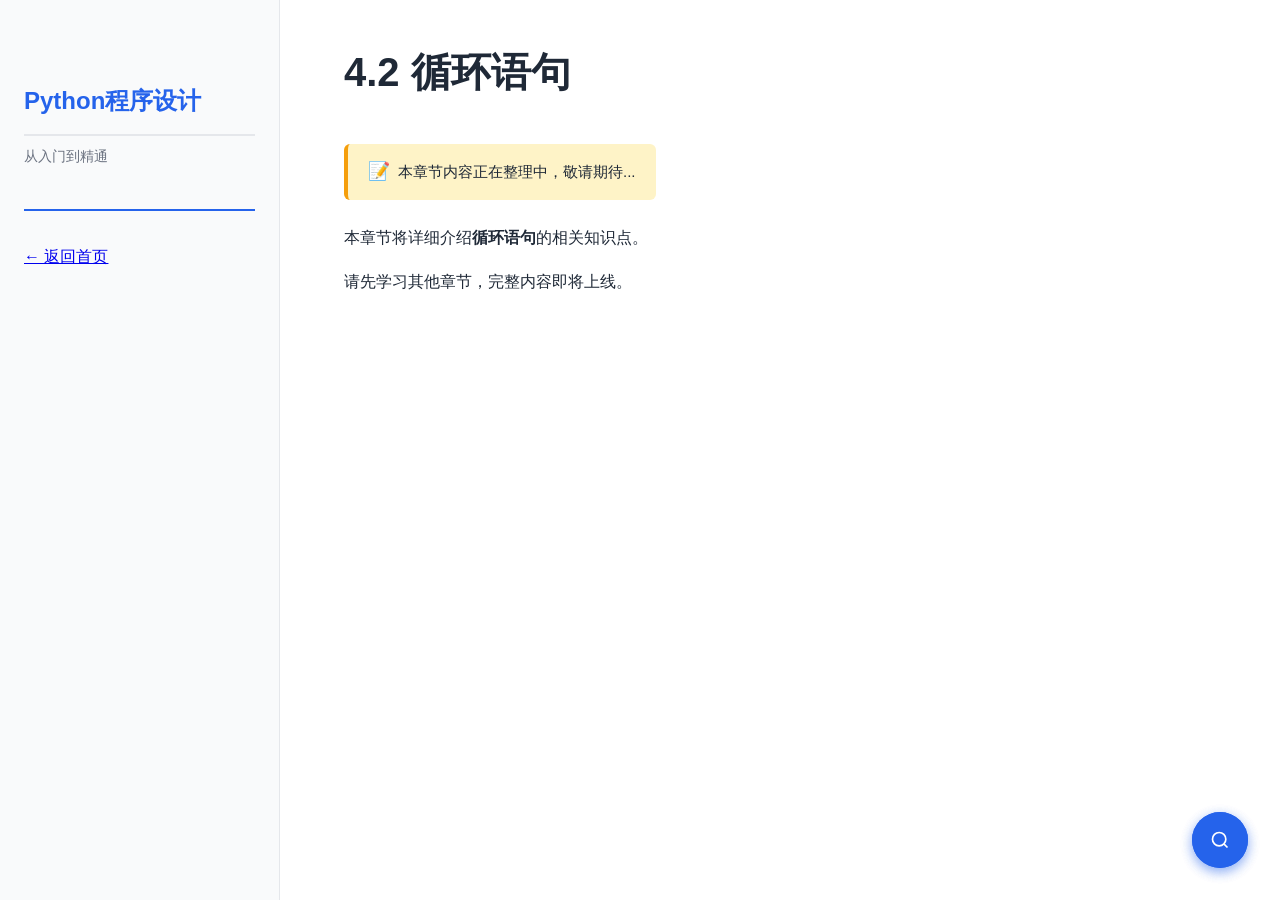
==== loops.html @ 9d747428 "Initial commit: Python学习教程网站 - 添加完整的课程结构和导航 - 实现阅读进度条和返回顶部功能 - 添加平滑滚动阻尼效果 - 实现全文搜索功能 - 创建14个章节页面（部分为" ====
<!DOCTYPE html>
<html lang="zh-CN">
<head>
    <meta charset="UTF-8">
    <meta name="viewport" content="width=device-width, initial-scale=1.0">
    <title>循环语句 | Python程序设计</title>
    <meta name="description" content="学习Python程序设计 - 循环语句">
    <link rel="stylesheet" href="css/main.css">
    <link rel="stylesheet" href="css/prism.css">
    <link rel="icon" href="favicon.ico">
</head>
<body>
    <div class="container">
        <aside class="sidebar">
            <div class="sidebar-header">
                <h2>Python程序设计</h2>
                <p class="subtitle">从入门到精通</p>
            </div>
            <nav class="sidebar-nav">
                <a href="index.html" class="back-to-home">← 返回首页</a>
            </nav>
        </aside>

        <main class="main-content">
            <div class="content-wrapper">
                <h1>4.2 循环语句</h1>
                <div class="priority-badge">
                    <span class="star">📝</span>
                    <span class="text">本章节内容正在整理中，敬请期待...</span>
                </div>
                <section class="section">
                    <p>本章节将详细介绍<strong>循环语句</strong>的相关知识点。</p>
                    <p>请先学习其他章节，完整内容即将上线。</p>
                </section>
            </div>
        </main>
    </div>

    <script src="js/prism.js"></script>
    <script src="js/smooth-scroll.js"></script>
    <script src="js/search.js"></script>
    <script src="js/scroll-progress.js"></script>
</body>
</html>
---- css/main.css ----
/* 全局样式 */
* {
    margin: 0;
    padding: 0;
    box-sizing: border-box;
}

:root {
    --primary-color: #2563eb;
    --secondary-color: #1e40af;
    --text-color: #1f2937;
    --text-light: #6b7280;
    --bg-color: #ffffff;
    --bg-secondary: #f9fafb;
    --border-color: #e5e7eb;
    --code-bg: #1e293b;
    --sidebar-width: 280px;
}

body {
    font-family: -apple-system, BlinkMacSystemFont, "Segoe UI", Roboto, "Helvetica Neue", Arial, "Noto Sans", sans-serif;
    font-size: 16px;
    line-height: 1.75;
    color: var(--text-color);
    background: var(--bg-color);
}

/* 容器布局 */
.container {
    display: flex;
    min-height: 100vh;
}

/* 侧边栏 */
.sidebar {
    width: var(--sidebar-width);
    background: var(--bg-secondary);
    border-right: 1px solid var(--border-color);
    padding: 2rem 1.5rem;
    position: fixed;
    height: 100vh;
    overflow-y: auto;
    left: 0;
    top: 0;
}

.sidebar-header {
    margin-bottom: 2rem;
    padding-bottom: 1.5rem;
    border-bottom: 2px solid var(--primary-color);
}

.sidebar-header h2 {
    font-size: 1.5rem;
    color: var(--primary-color);
    margin-bottom: 0.5rem;
}

.subtitle {
    font-size: 0.875rem;
    color: var(--text-light);
}

.sidebar-nav {
    display: flex;
    flex-direction: column;
    gap: 1.5rem;
}

.nav-section h3 {
    font-size: 0.75rem;
    text-transform: uppercase;
    letter-spacing: 0.05em;
    color: var(--text-light);
    margin-bottom: 0.75rem;
    font-weight: 600;
}

.nav-section ul {
    list-style: none;
}

.nav-section li {
    margin-bottom: 0.5rem;
}

.nav-section a {
    display: block;
    color: var(--text-color);
    text-decoration: none;
    padding: 0.5rem 0.75rem;
    border-radius: 0.375rem;
    transition: all 0.2s;
    font-size: 0.9375rem;
}

.nav-section a.active {
    background: var(--primary-color);
    color: white;
    font-weight: 600;
}

.nav-section a:hover {
    background: var(--primary-color);
    color: white;
    transform: translateX(4px);
}

/* 主内容区 */
.main-content {
    flex: 1;
    margin-left: var(--sidebar-width);
    padding: 3rem 4rem;
    max-width: 1200px;
}

.content-wrapper {
    max-width: 800px;
}

/* 标题 */
h1 {
    font-size: 2.5rem;
    font-weight: 700;
    margin-bottom: 1.5rem;
    color: var(--text-color);
    line-height: 1.2;
}

h2 {
    font-size: 1.875rem;
    font-weight: 600;
    margin-top: 3rem;
    margin-bottom: 1.5rem;
    padding-bottom: 0.75rem;
    border-bottom: 2px solid var(--border-color);
}

h3 {
    font-size: 1.5rem;
    font-weight: 600;
    margin-top: 2rem;
    margin-bottom: 1rem;
}

h4 {
    font-size: 1.125rem;
    font-weight: 600;
    margin-top: 1.5rem;
    margin-bottom: 0.75rem;
}

/* 段落 */
p {
    margin-bottom: 1rem;
}

.lead {
    font-size: 1.125rem;
    color: var(--text-light);
    line-height: 1.8;
}

/* 重点标记 */
.priority-badge {
    display: inline-flex;
    align-items: center;
    gap: 0.5rem;
    padding: 0.75rem 1.25rem;
    background: #fef3c7;
    border-left: 4px solid #f59e0b;
    border-radius: 0.375rem;
    margin: 1.5rem 0;
    font-size: 0.9375rem;
}

.star {
    font-size: 1.125rem;
}

/* 列表 */
ul, ol {
    margin-bottom: 1.5rem;
    padding-left: 1.5rem;
}

li {
    margin-bottom: 0.5rem;
}

/* 章节 */
.section {
    margin-bottom: 3rem;
}

/* 章节卡片 */
.chapter-card {
    padding: 1.5rem;
    background: var(--bg-secondary);
    border: 1px solid var(--border-color);
    border-radius: 0.75rem;
    margin-bottom: 1rem;
    transition: all 0.3s;
}

.chapter-card:hover {
    border-color: var(--primary-color);
    box-shadow: 0 4px 12px rgba(37, 99, 235, 0.1);
    transform: translateY(-2px);
}

.chapter-card h3 {
    display: flex;
    align-items: center;
    gap: 0.75rem;
    margin-top: 0;
    margin-bottom: 0.75rem;
}

.chapter-num {
    display: inline-flex;
    align-items: center;
    justify-content: center;
    width: 2.5rem;
    height: 2.5rem;
    background: var(--primary-color);
    color: white;
    border-radius: 50%;
    font-size: 0.875rem;
    font-weight: 600;
}

.chapter-card p {
    color: var(--text-light);
    margin-bottom: 1rem;
}

/* 按钮 */
.btn {
    display: inline-block;
    padding: 0.625rem 1.25rem;
    background: var(--primary-color);
    color: white;
    text-decoration: none;
    border-radius: 0.375rem;
    font-weight: 500;
    transition: all 0.2s;
}

.btn:hover {
    background: var(--secondary-color);
    transform: translateX(4px);
}

/* 提示框 */
.tips {
    display: grid;
    gap: 1rem;
}

.tip {
    padding: 1.25rem;
    background: #eff6ff;
    border-left: 4px solid var(--primary-color);
    border-radius: 0.375rem;
}

.tip h4 {
    margin-top: 0;
    margin-bottom: 0.5rem;
    color: var(--secondary-color);
}

.tip p {
    margin-bottom: 0;
    color: var(--text-light);
}

/* 代码块 */
pre {
    background: var(--code-bg);
    color: #e2e8f0;
    padding: 1.5rem;
    border-radius: 0.5rem;
    overflow-x: auto;
    margin: 1.5rem 0;
    font-size: 0.875rem;
    line-height: 1.6;
}

code {
    font-family: "Fira Code", "Monaco", "Consolas", "Courier New", monospace;
}

:not(pre) > code {
    background: var(--bg-secondary);
    padding: 0.25rem 0.5rem;
    border-radius: 0.25rem;
    font-size: 0.875em;
    color: var(--primary-color);
}

/* 表格 */
table {
    width: 100%;
    border-collapse: collapse;
    margin: 1.5rem 0;
    font-size: 0.9375rem;
}

table th,
table td {
    padding: 0.75rem 1rem;
    text-align: left;
    border: 1px solid var(--border-color);
}

table th {
    background: var(--bg-secondary);
    font-weight: 600;
    color: var(--text-color);
}

table tr:nth-child(even) {
    background: var(--bg-secondary);
}

/* 关键词标记 */
strong {
    color: var(--text-color);
    font-weight: 600;
}

.highlight {
    background: #fef3c7;
    padding: 0.125rem 0.375rem;
    border-radius: 0.25rem;
}

/* 课程信息 */
.course-info {
    padding: 1.5rem;
    background: linear-gradient(135deg, #667eea 0%, #764ba2 100%);
    border-radius: 0.75rem;
    margin-bottom: 2rem;
}

.course-info p {
    color: white;
    margin-bottom: 0;
}

.course-info .lead {
    color: rgba(255, 255, 255, 0.9);
}

/* 响应式设计 */
@media (max-width: 1024px) {
    .main-content {
        padding: 2rem 2rem;
    }
}

@media (max-width: 768px) {
    .sidebar {
        transform: translateX(-100%);
        transition: transform 0.3s;
    }

    .main-content {
        margin-left: 0;
        padding: 1.5rem;
    }

    h1 {
        font-size: 2rem;
    }

    h2 {
        font-size: 1.5rem;
    }

    .container {
        flex-direction: column;
    }
}

/* 打印样式 */
@media print {
    .sidebar {
        display: none;
    }

    .main-content {
        margin-left: 0;
    }
}

/* 案例元信息 */
.case-meta {
    padding: 1.5rem;
    background: #eff6ff;
    border-left: 4px solid var(--primary-color);
    border-radius: 0.5rem;
    margin-bottom: 2rem;
}

.case-meta h4 {
    margin-top: 0;
    color: var(--secondary-color);
}

.case-meta p {
    margin-bottom: 0.5rem;
}

.case-meta ul {
    margin-bottom: 0;
}

/* 代码解析区域 */
.analysis {
    background: var(--bg-secondary);
    padding: 1.5rem;
    border-radius: 0.5rem;
    margin: 1.5rem 0;
}

.analysis h5 {
    color: var(--text-color);
    margin-top: 1.5rem;
    margin-bottom: 0.75rem;
    font-size: 1.125rem;
}

.analysis h5:first-child {
    margin-top: 0;
}

.analysis p {
    color: var(--text-light);
    margin-bottom: 0.75rem;
}

.analysis ul {
    color: var(--text-light);
}

.analysis pre {
    margin: 1rem 0;
}

/* 难度徽章 */
.difficulty {
    display: inline-flex;
    align-items: center;
    gap: 0.25rem;
    padding: 0.25rem 0.75rem;
    border-radius: 1rem;
    font-size: 0.875rem;
    font-weight: 500;
}

.difficulty.easy {
    background: #d1fae5;
    color: #065f46;
}

.difficulty.medium {
    background: #fef3c7;
    color: #92400e;
}

.difficulty.hard {
    background: #fee2e2;
    color: #991b1b;
}

/* 滚动条样式 */
.sidebar::-webkit-scrollbar {
    width: 6px;
}

.sidebar::-webkit-scrollbar-track {
    background: var(--bg-secondary);
}

.sidebar::-webkit-scrollbar-thumb {
    background: var(--border-color);
    border-radius: 3px;
}

.sidebar::-webkit-scrollbar-thumb:hover {
    background: var(--text-light);
}

/* ============ 搜索样式 ============ */

/* 搜索按钮 */
.search-toggle-btn {
    position: fixed;
    bottom: 2rem;
    right: 2rem;
    width: 3.5rem;
    height: 3.5rem;
    background: var(--primary-color);
    color: white;
    border: none;
    border-radius: 50%;
    cursor: pointer;
    display: flex;
    align-items: center;
    justify-content: center;
    box-shadow: 0 4px 12px rgba(37, 99, 235, 0.3);
    transition: all 0.3s;
    z-index: 999;
}

.search-toggle-btn:hover {
    background: var(--secondary-color);
    transform: scale(1.1);
    box-shadow: 0 6px 16px rgba(37, 99, 235, 0.4);
}

/* 搜索面板 */
.search-panel {
    position: fixed;
    top: 0;
    left: 0;
    right: 0;
    bottom: 0;
    z-index: 1000;
    visibility: hidden;
    opacity: 0;
    transition: all 0.3s;
}

.search-panel.active {
    visibility: visible;
    opacity: 1;
}

/* 搜索遮罩 */
.search-overlay {
    position: absolute;
    top: 0;
    left: 0;
    right: 0;
    bottom: 0;
    background: rgba(0, 0, 0, 0.5);
    backdrop-filter: blur(4px);
}

/* 搜索模态框 */
.search-modal {
    position: absolute;
    top: 10%;
    left: 50%;
    transform: translateX(-50%);
    width: 90%;
    max-width: 700px;
    max-height: 80vh;
    background: white;
    border-radius: 1rem;
    box-shadow: 0 20px 60px rgba(0, 0, 0, 0.3);
    display: flex;
    flex-direction: column;
    overflow: hidden;
}

/* 搜索头部 */
.search-header {
    padding: 1.5rem;
    border-bottom: 1px solid var(--border-color);
    display: flex;
    align-items: center;
    gap: 1rem;
}

.search-input-wrapper {
    flex: 1;
    display: flex;
    align-items: center;
    gap: 0.75rem;
    padding: 0.75rem 1rem;
    background: var(--bg-secondary);
    border-radius: 0.5rem;
    border: 2px solid transparent;
    transition: border-color 0.2s;
}

.search-input-wrapper:focus-within {
    border-color: var(--primary-color);
}

.search-icon {
    color: var(--text-light);
    flex-shrink: 0;
}

.search-input {
    flex: 1;
    border: none;
    background: transparent;
    font-size: 1rem;
    outline: none;
    color: var(--text-color);
}

.search-input::placeholder {
    color: var(--text-light);
}

.search-clear {
    border: none;
    background: transparent;
    color: var(--text-light);
    cursor: pointer;
    padding: 0.25rem;
    display: flex;
    align-items: center;
    justify-content: center;
    transition: color 0.2s;
}

.search-clear:hover {
    color: var(--text-color);
}

.search-shortcut {
    font-size: 0.75rem;
    color: var(--text-light);
    padding: 0.5rem 0.75rem;
    background: var(--bg-secondary);
    border-radius: 0.375rem;
    white-space: nowrap;
}

/* 搜索结果区域 */
.search-results {
    flex: 1;
    overflow-y: auto;
    padding: 1rem;
}

.search-count {
    padding: 0.75rem 1rem;
    font-size: 0.875rem;
    color: var(--text-light);
    font-weight: 500;
}

.search-results-list {
    display: flex;
    flex-direction: column;
    gap: 0.5rem;
}

/* 搜索结果项 */
.search-result-item {
    display: block;
    padding: 1rem 1.25rem;
    background: var(--bg-secondary);
    border-radius: 0.5rem;
    text-decoration: none;
    transition: all 0.2s;
}

.search-result-item:hover {
    background: #eff6ff;
    transform: translateX(4px);
}

.result-title {
    font-weight: 600;
    color: var(--text-color);
    margin-bottom: 0.25rem;
}

.result-description {
    font-size: 0.875rem;
    color: var(--text-light);
}

/* 高亮标记 */
mark {
    background: #fef08a;
    color: inherit;
    padding: 0 0.125rem;
    border-radius: 0.125rem;
}

/* 空状态 */
.search-empty {
    text-align: center;
    padding: 3rem 1rem;
    color: var(--text-light);
}

.search-empty p {
    margin-bottom: 0.5rem;
}

.search-hint {
    font-size: 0.875rem;
    color: var(--text-light);
}

/* 搜索结果滚动条 */
.search-results::-webkit-scrollbar {
    width: 6px;
}

.search-results::-webkit-scrollbar-track {
    background: var(--bg-secondary);
}

.search-results::-webkit-scrollbar-thumb {
    background: var(--border-color);
    border-radius: 3px;
}

.search-results::-webkit-scrollbar-thumb:hover {
    background: var(--text-light);
}

/* 响应式设计 */
@media (max-width: 768px) {
    .search-toggle-btn {
        bottom: 1.5rem;
        right: 1.5rem;
        width: 3rem;
        height: 3rem;
    }

    .search-modal {
        top: 5%;
        max-height: 90vh;
    }

    .search-header {
        flex-direction: column;
        align-items: stretch;
    }

    .search-shortcut {
        align-self: flex-end;
    }
}

/* ============ RSS 订阅按钮 ============ */

.rss-button {
    display: inline-flex;
    align-items: center;
    gap: 0.5rem;
    padding: 0.5rem 1rem;
    background: #f97316;
    color: white;
    text-decoration: none;
    border-radius: 0.375rem;
    font-size: 0.875rem;
    font-weight: 500;
    transition: all 0.2s;
}

.rss-button:hover {
    background: #ea580c;
    transform: translateY(-2px);
    box-shadow: 0 4px 8px rgba(249, 115, 22, 0.3);
}

.rss-button svg {
    width: 16px;
    height: 16px;
}

/* ============ 阅读进度条 ============ */

.scroll-progress-bar {
    position: fixed;
    top: 0;
    left: 0;
    width: 0%;
    height: 3px;
    background: linear-gradient(90deg, var(--primary-color), var(--secondary-color));
    z-index: 9999;
    transition: width 0.1s ease-out;
    box-shadow: 0 2px 4px rgba(37, 99, 235, 0.3);
}

/* ============ 返回顶部按钮 ============ */

.back-to-top {
    position: fixed;
    bottom: 2rem;
    right: 2rem;
    width: 3.5rem;
    height: 3.5rem;
    background: var(--primary-color);
    color: white;
    border: none;
    border-radius: 50%;
    cursor: pointer;
    display: none;
    align-items: center;
    justify-content: center;
    box-shadow: 0 4px 12px rgba(37, 99, 235, 0.3);
    transition: all 0.3s;
    z-index: 998;
    font-weight: bold;
}

.back-to-top:hover {
    background: var(--secondary-color);
    transform: translateY(-4px);
    box-shadow: 0 6px 16px rgba(37, 99, 235, 0.4);
}

.back-to-top-icon {
    font-size: 1.5rem;
    display: none;
}

.back-to-top-percent {
    font-size: 0.875rem;
    display: inline-block;
}

.percent-value {
    font-size: 1rem;
    font-weight: bold;
}

/* 鼠标悬停时显示箭头 */
.back-to-top:hover .back-to-top-icon {
    display: block !important;
}

.back-to-top:hover .back-to-top-percent {
    display: none !important;
}
---- css/prism.css ----
/* Prism.js 代码高亮样式 - 简化版 */

pre[class*="language-"],
code[class*="language-"] {
    color: #e2e8f0;
    background: none;
    font-family: "Fira Code", "Monaco", "Consolas", "Courier New", monospace;
    font-size: 0.9em;
    text-align: left;
    white-space: pre;
    word-spacing: normal;
    word-break: normal;
    word-wrap: normal;
    line-height: 1.6;
    -moz-tab-size: 4;
    -o-tab-size: 4;
    tab-size: 4;
    -webkit-hyphens: none;
    -moz-hyphens: none;
    -ms-hyphens: none;
    hyphens: none;
}

pre[class*="language-"] {
    padding: 1.5em;
    margin: 0.5em 0;
    overflow: auto;
}

:not(pre) > code[class*="language-"] {
    padding: 0.2em 0.4em;
    margin: 0;
    font-size: 0.85em;
    background: rgba(255, 255, 255, 0.1);
    border-radius: 0.25em;
}

.namespace {
    opacity: 0.7;
}

.token.comment,
.token.prolog,
.token.doctype,
.token.cdata {
    color: #6a9955;
    font-style: italic;
}

.token.punctuation {
    color: #d4d4d4;
}

.token.property,
.token.tag,
.token.boolean,
.token.number,
.token.constant,
.token.symbol,
.token.deleted {
    color: #b5cea8;
}

.token.selector,
.token.attr-name,
.token.string,
.token.char,
.token.builtin,
.token.inserted {
    color: #ce9178;
}

.token.operator,
.token.entity,
.token.url,
.language-css .token.string,
.style .token.string {
    color: #d4d4d4;
}

.token.atrule,
.token.attr-value,
.token.keyword {
    color: #569cd6;
}

.token.function,
.token.class-name {
    color: #dcdcaa;
}

.token.regex,
.token.important,
.token.variable {
    color: #d16969;
}

.token.important,
.token.bold {
    font-weight: bold;
}

.token.italic {
    font-style: italic;
}

.token.entity {
    cursor: help;
}
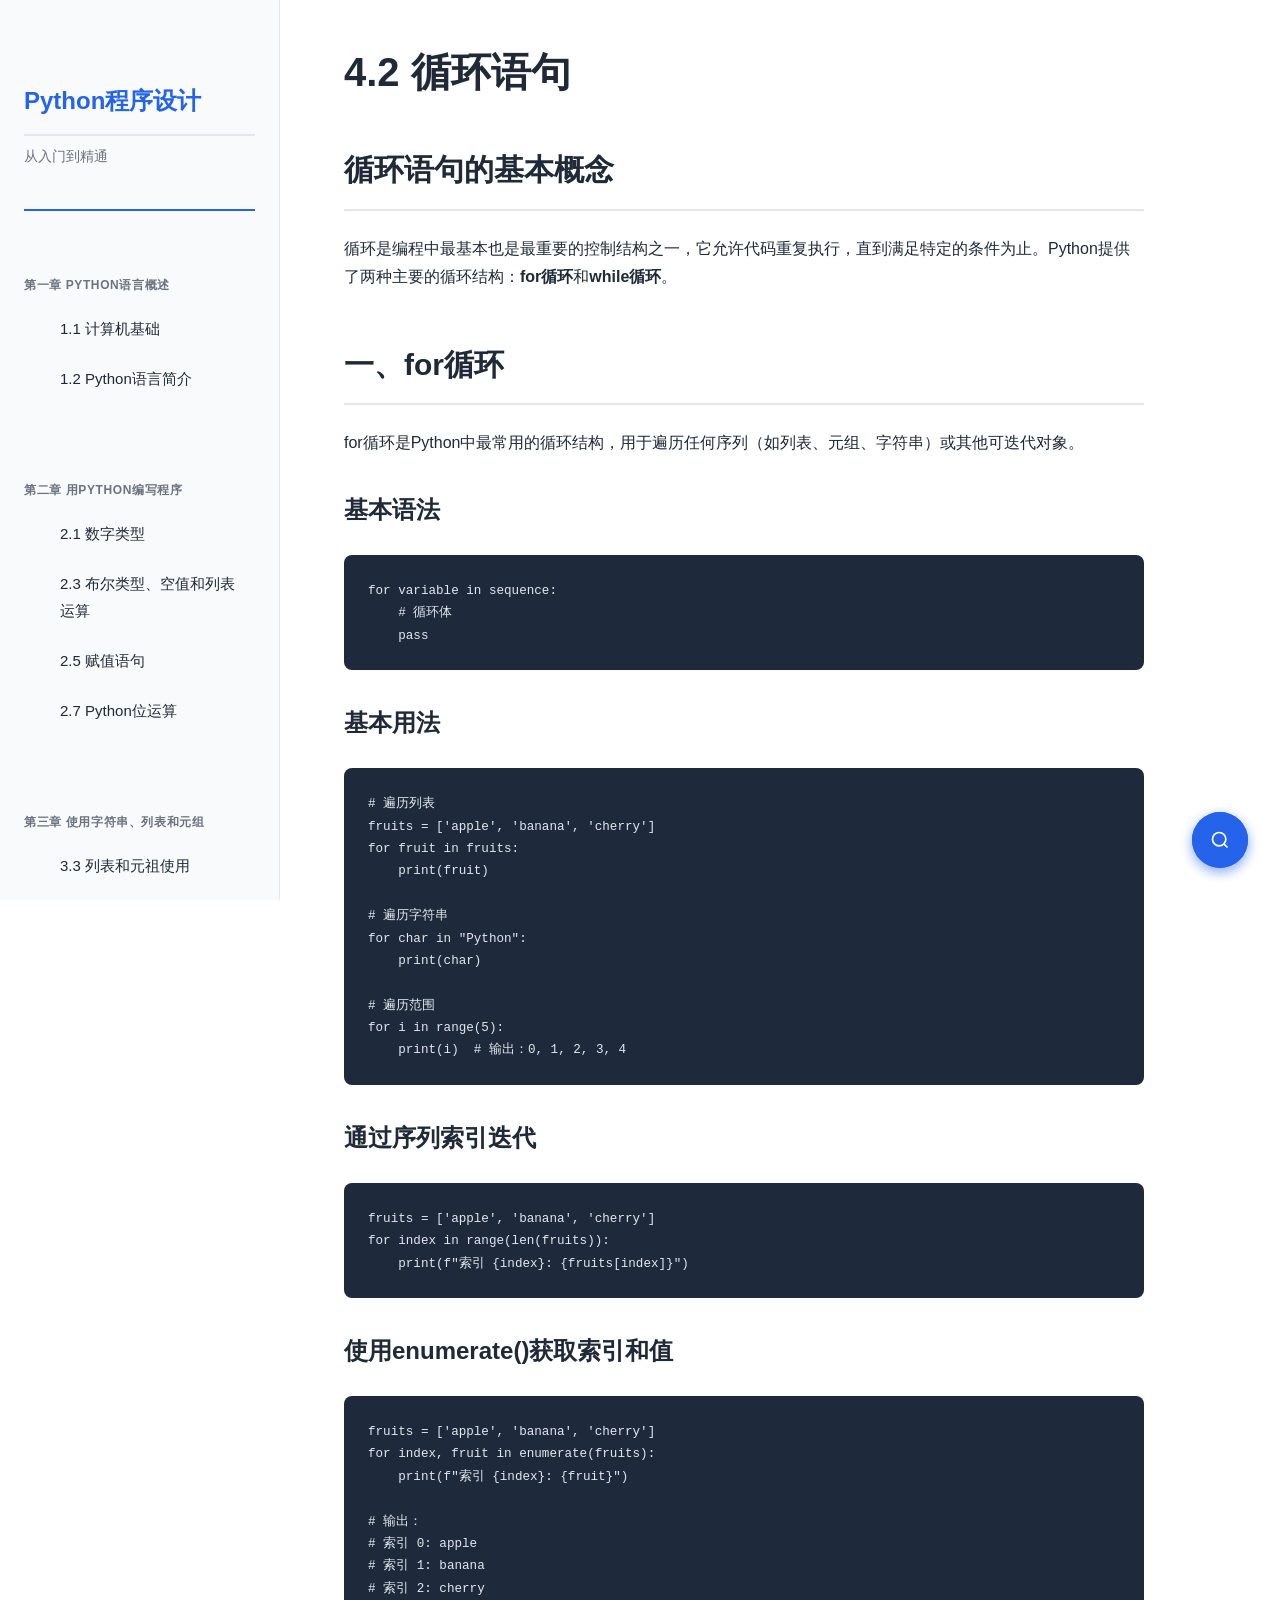
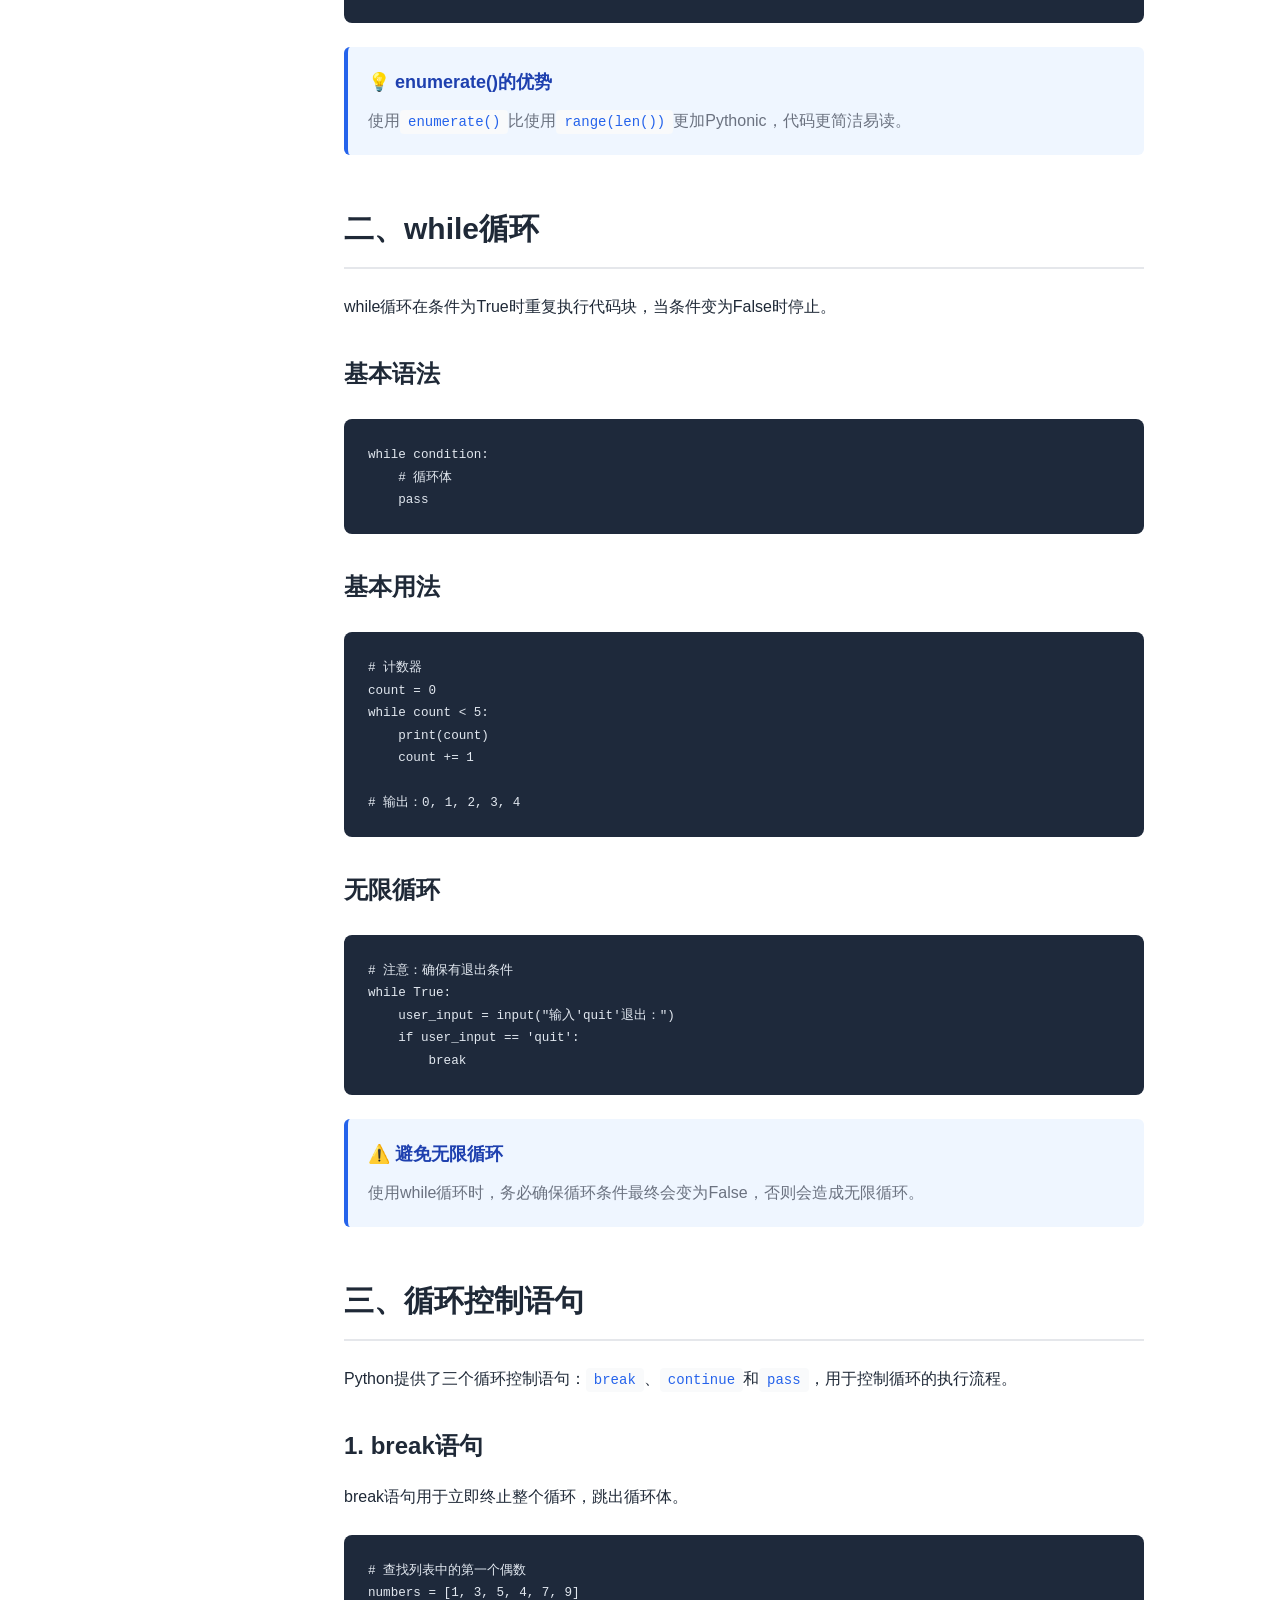
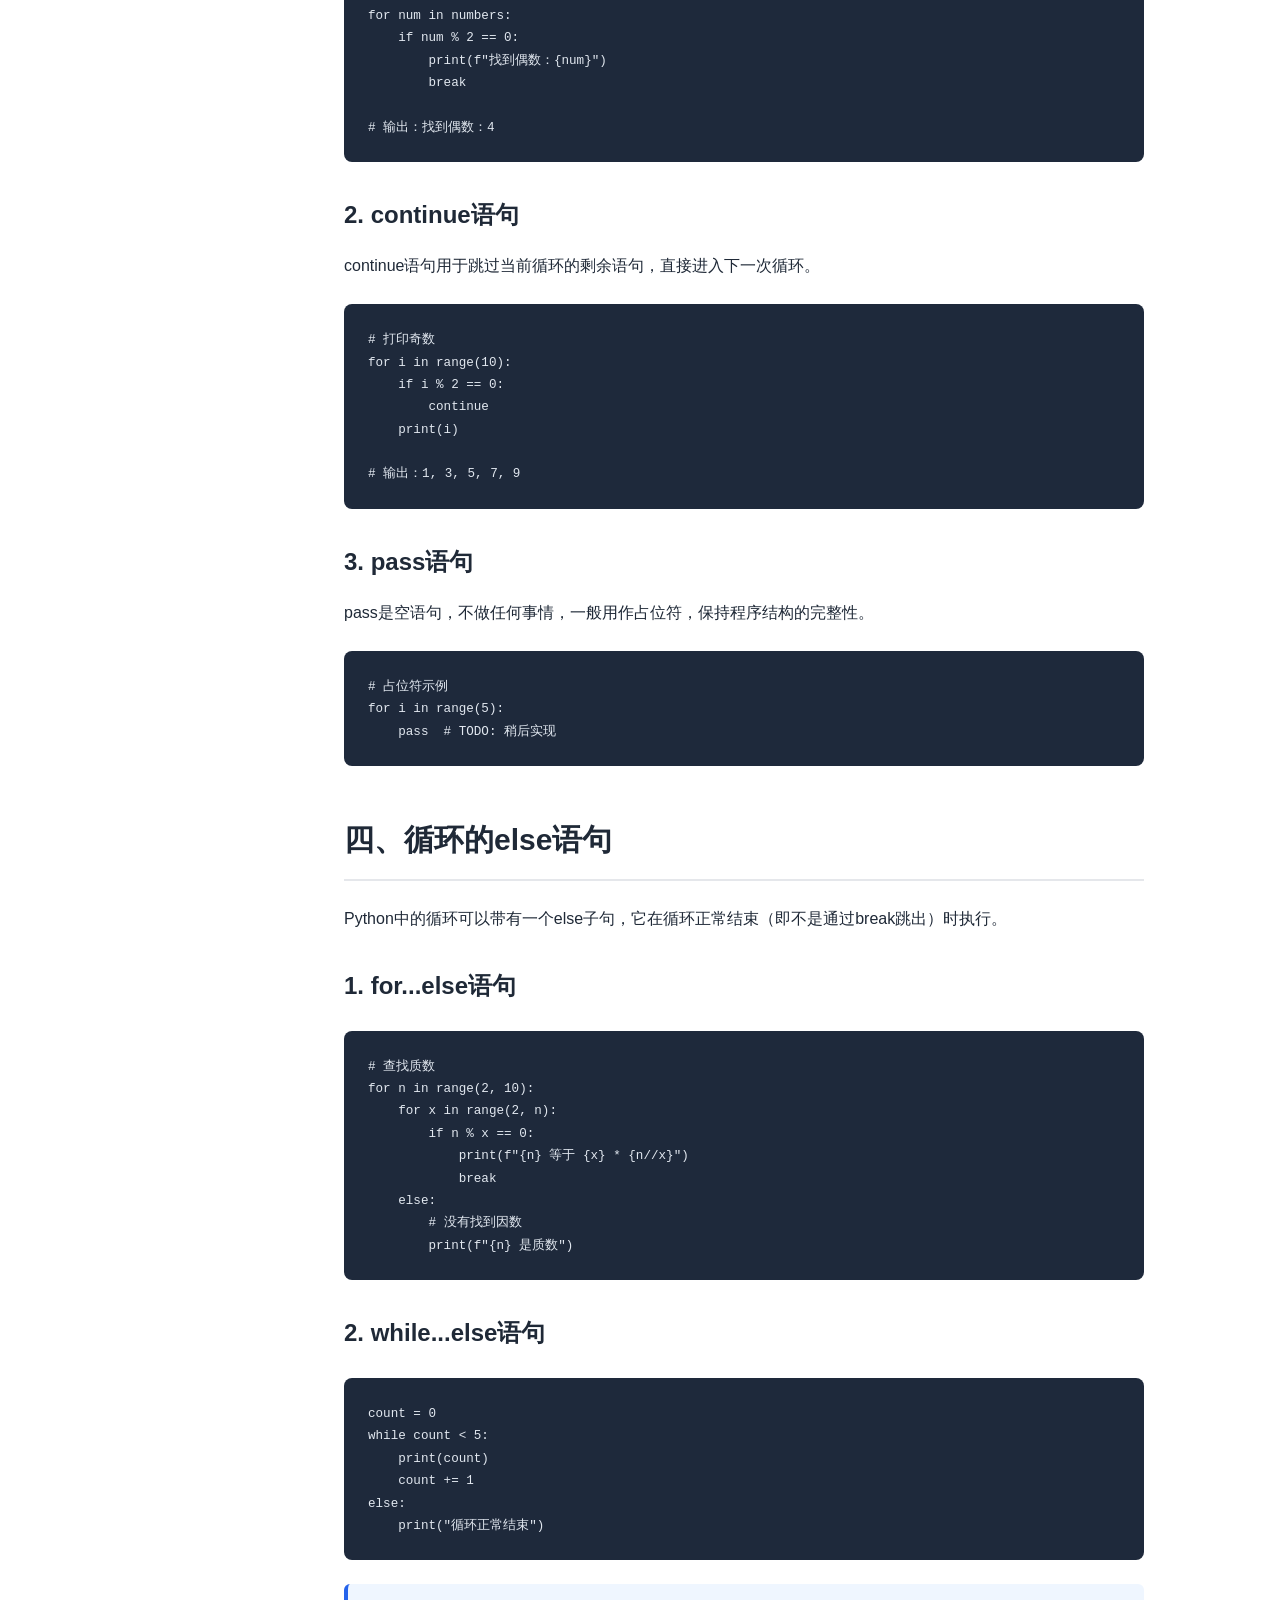
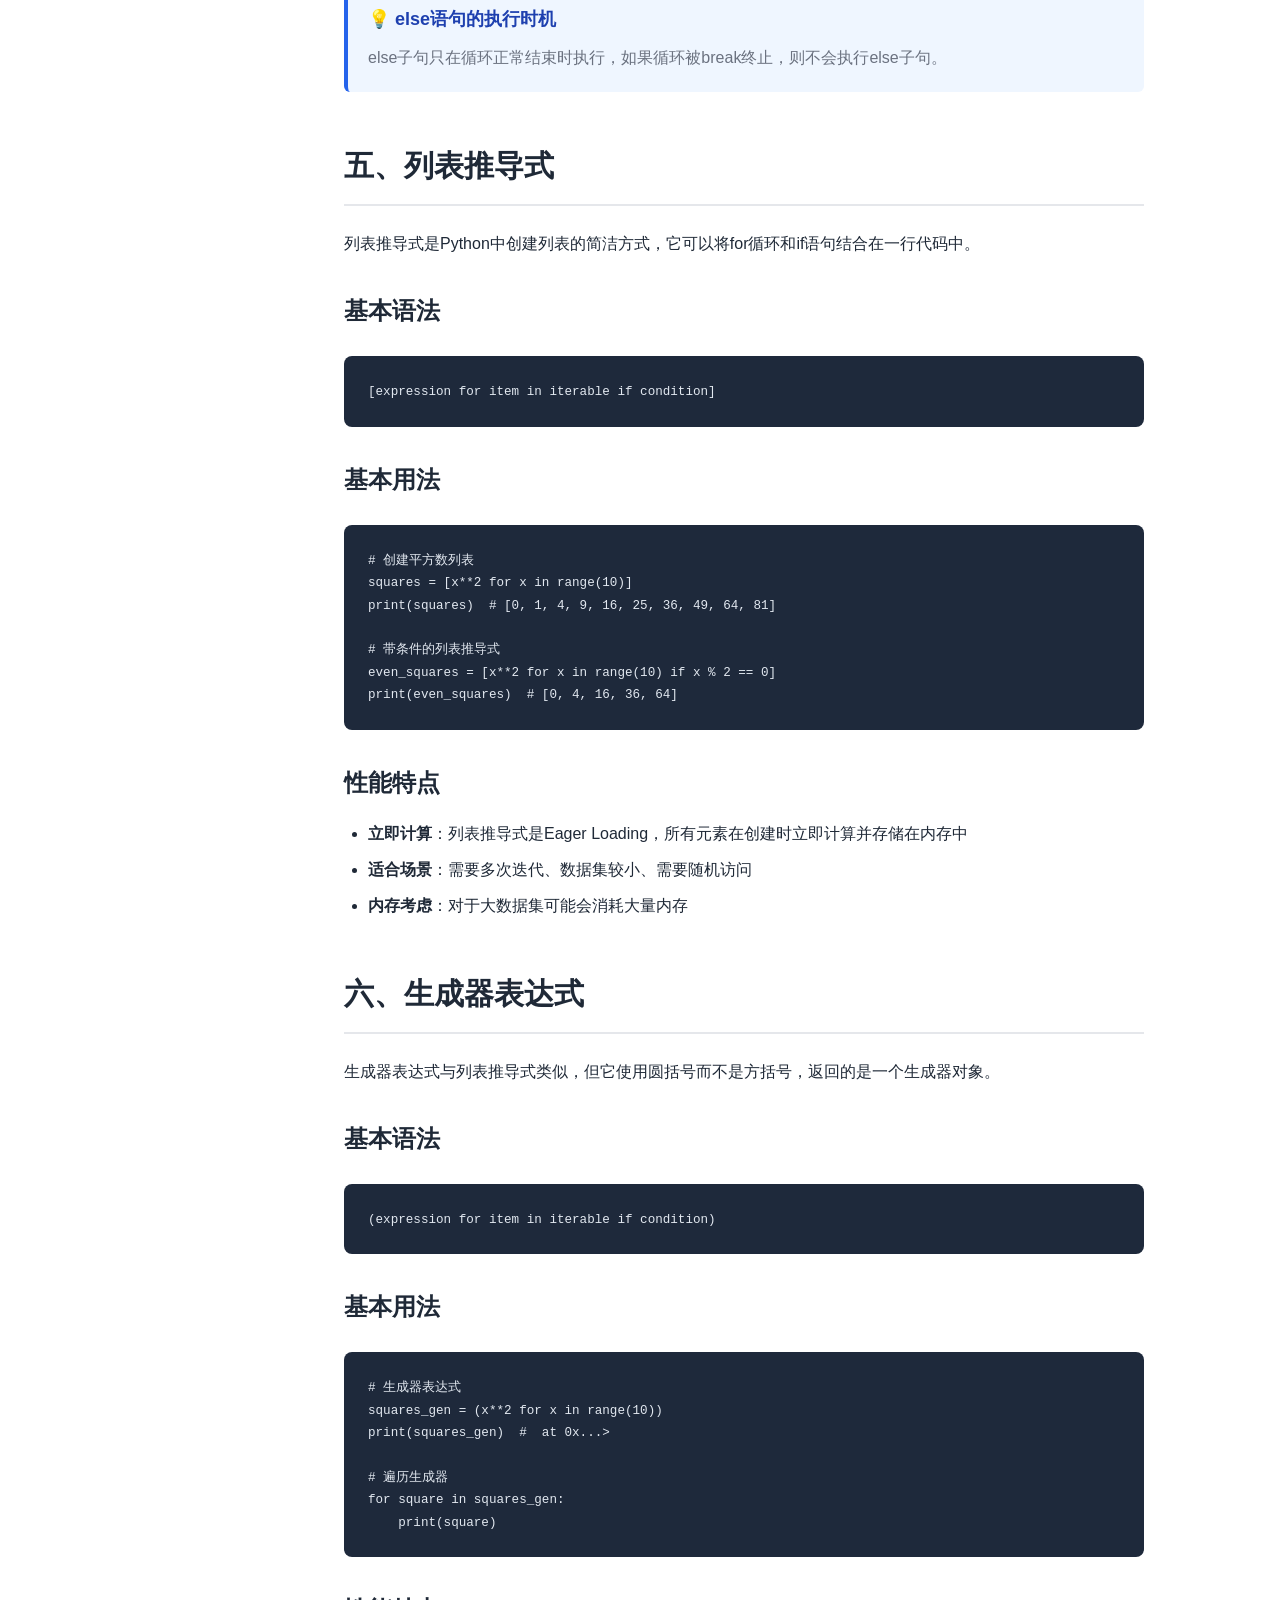
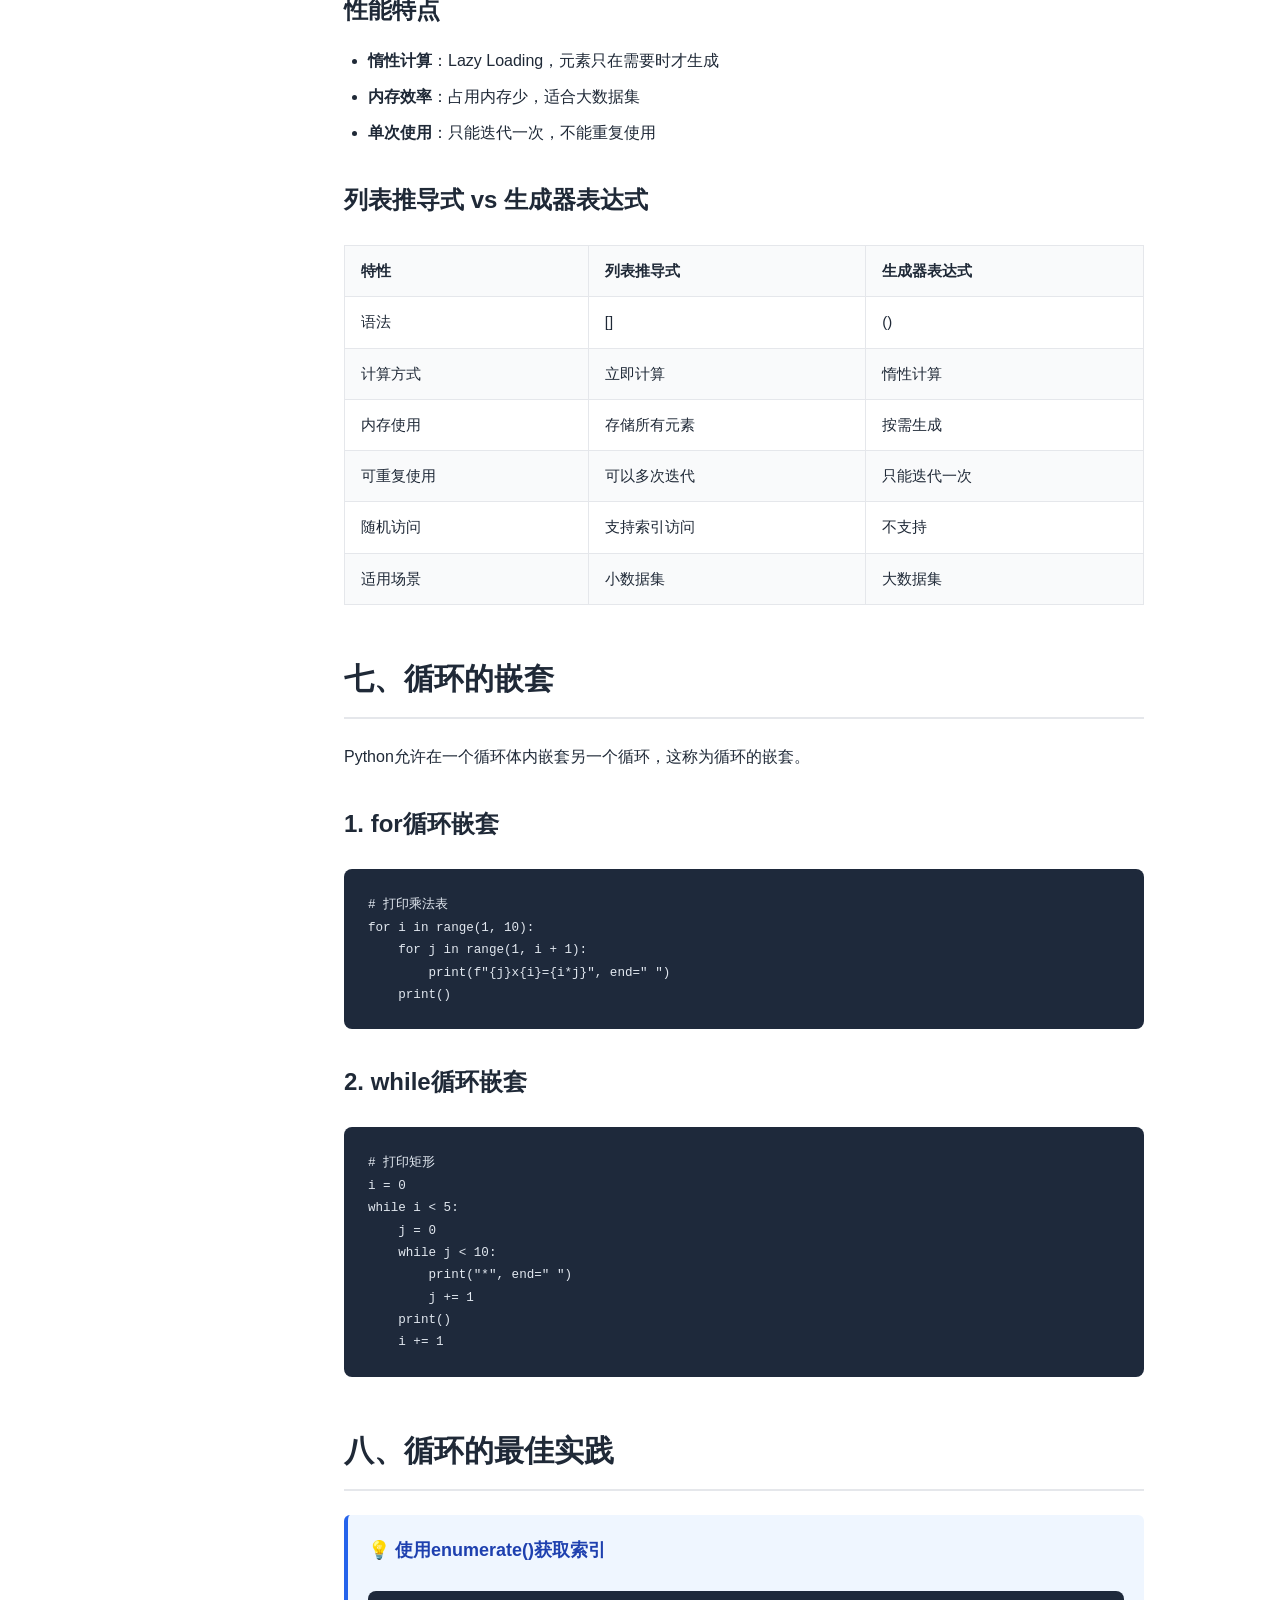
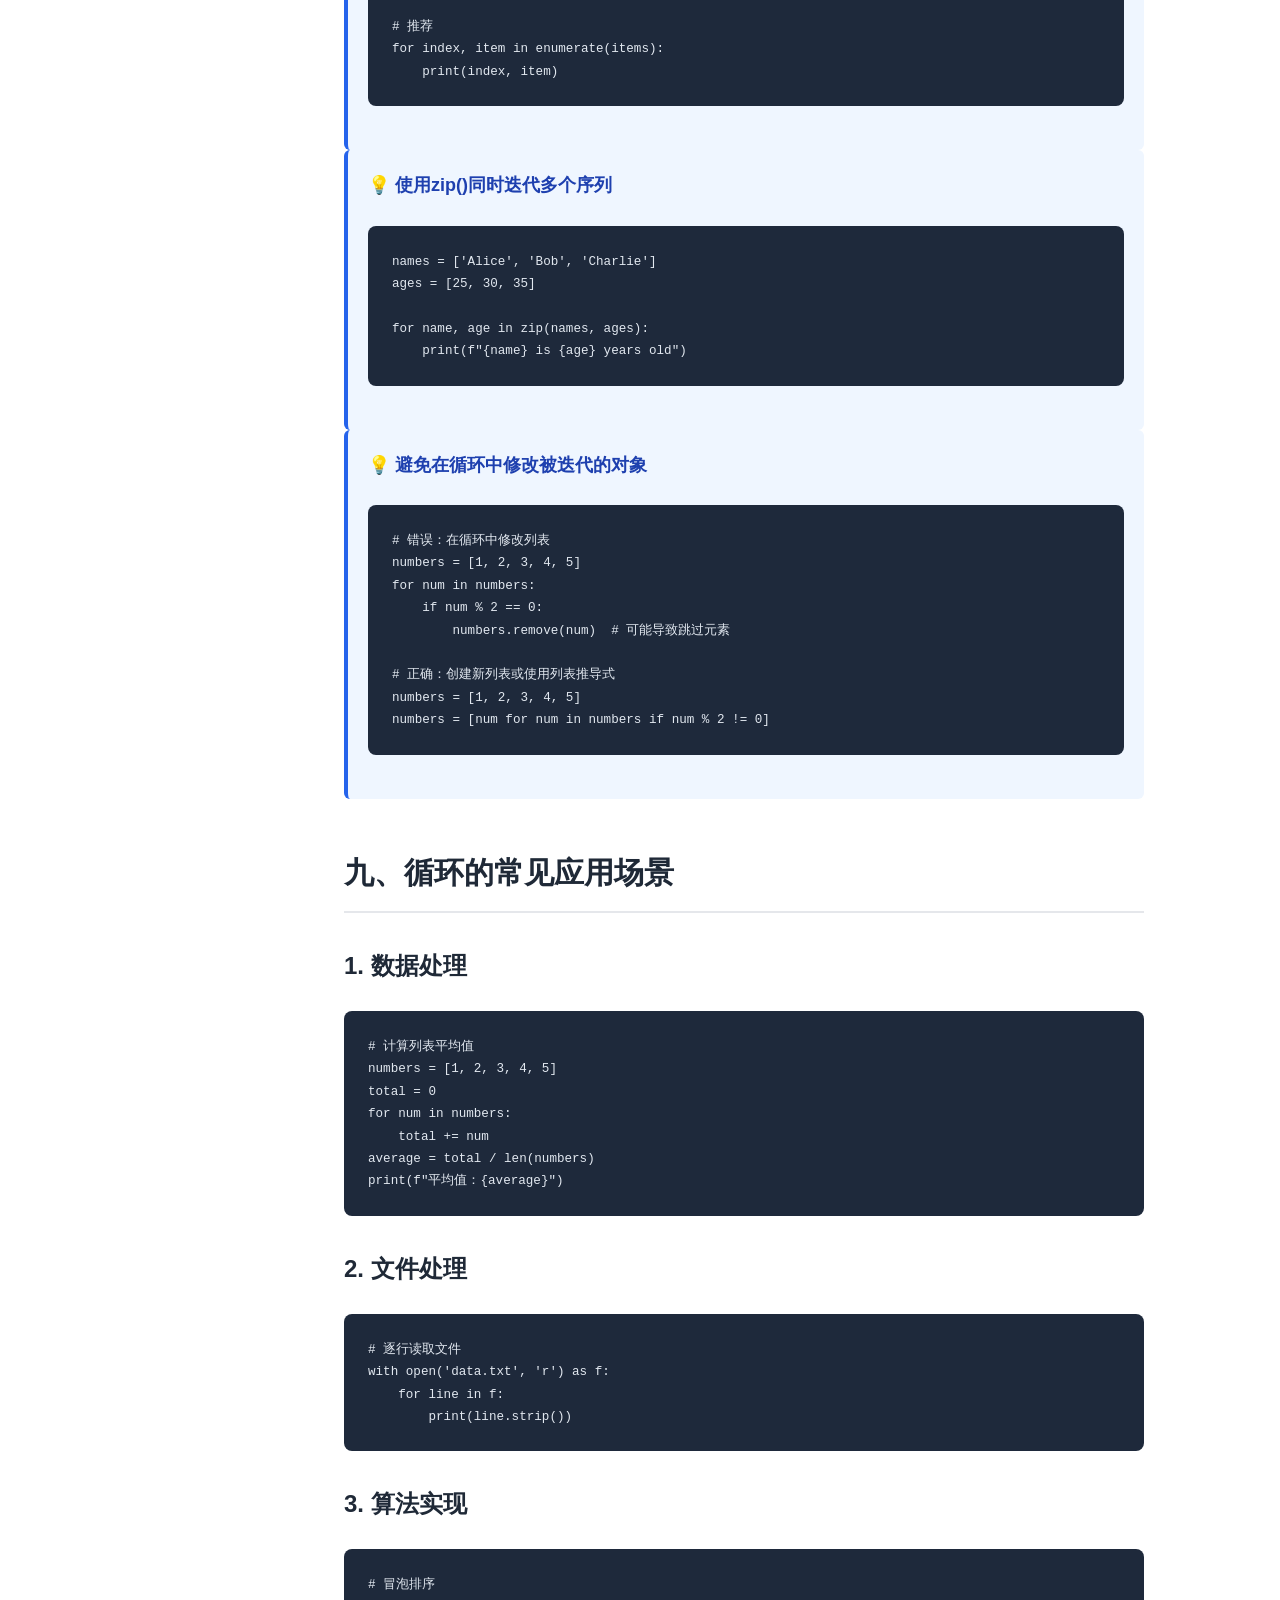
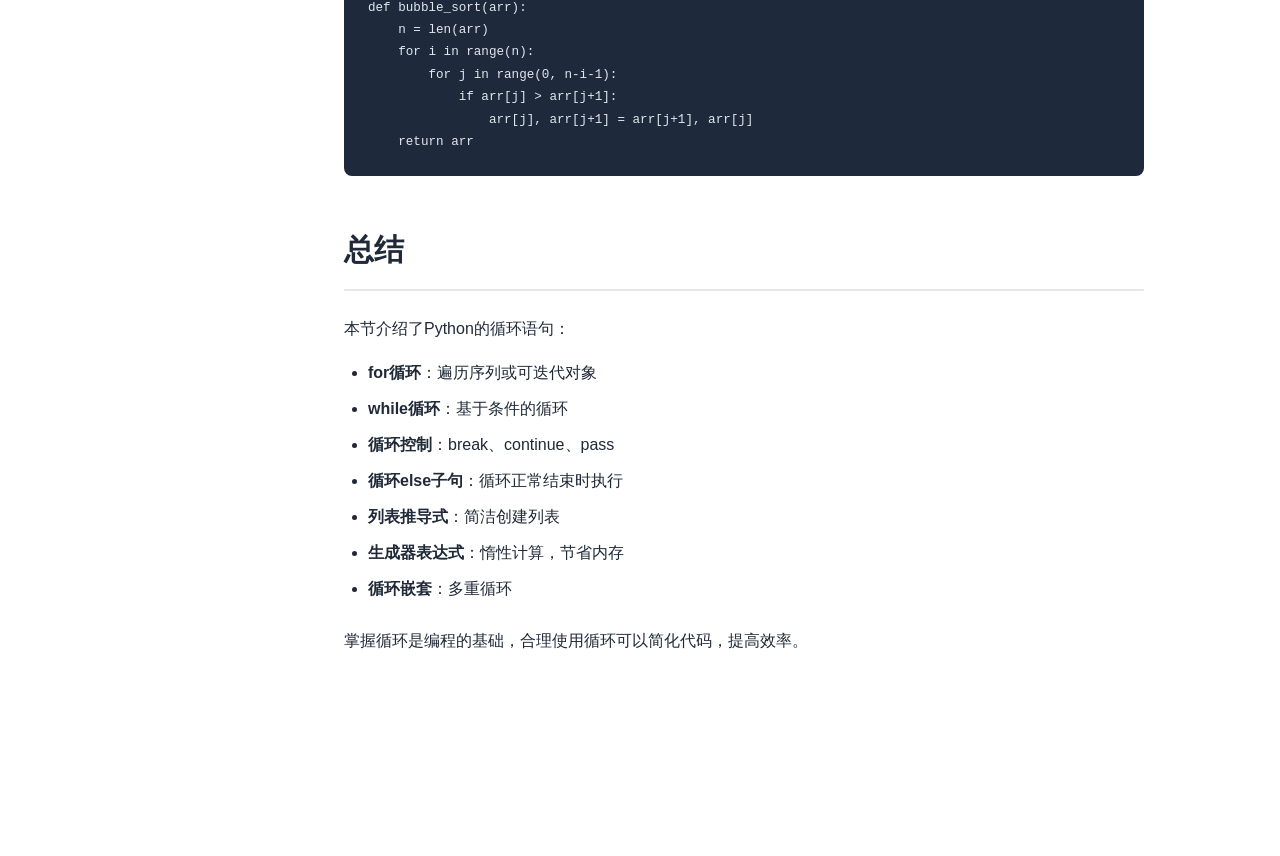
==== commit 20d90e92: "添加完整章节内容：循环语句、列表元组、集合 - 4.2 循环语句（完整内容）   - for循环和while循环   - 循环控制语句（break、continue、pass）   - 循环else子" ====
--- a/loops.html
+++ b/loops.html
@@ -3,8 +3,8 @@
 <head>
     <meta charset="UTF-8">
     <meta name="viewport" content="width=device-width, initial-scale=1.0">
-    <title>循环语句 | Python程序设计</title>
-    <meta name="description" content="学习Python程序设计 - 循环语句">
+    <title>4.2 循环语句 | Python程序设计</title>
+    <meta name="description" content="学习Python循环语句：for循环、while循环、循环控制">
     <link rel="stylesheet" href="css/main.css">
     <link rel="stylesheet" href="css/prism.css">
     <link rel="icon" href="favicon.ico">
@@ -17,20 +17,372 @@
                 <p class="subtitle">从入门到精通</p>
             </div>
             <nav class="sidebar-nav">
-                <a href="index.html" class="back-to-home">← 返回首页</a>
+                <div class="nav-section">
+                    <h3>第一章 Python语言概述</h3>
+                    <ul>
+                        <li><a href="computer-basics.html" class="nav-link">1.1 计算机基础</a></li>
+                        <li><a href="python-intro.html" class="nav-link">1.2 Python语言简介</a></li>
+                    </ul>
+                </div>
+                <div class="nav-section">
+                    <h3>第二章 用Python编写程序</h3>
+                    <ul>
+                        <li><a href="number-types.html" class="nav-link">2.1 数字类型</a></li>
+                        <li><a href="boolean-list.html" class="nav-link">2.3 布尔类型、空值和列表运算</a></li>
+                        <li><a href="assignment.html" class="nav-link">2.5 赋值语句</a></li>
+                        <li><a href="bit-operations.html" class="nav-link">2.7 Python位运算</a></li>
+                    </ul>
+                </div>
+                <div class="nav-section">
+                    <h3>第三章 使用字符串、列表和元组</h3>
+                    <ul>
+                        <li><a href="list-tuple.html" class="nav-link">3.3 列表和元祖使用</a></li>
+                    </ul>
+                </div>
+                <div class="nav-section">
+                    <h3>第四章 条件、循环和其他语句</h3>
+                    <ul>
+                        <li><a href="#" class="nav-link">4.1 条件语句</a></li>
+                        <li><a href="loops.html" class="active">4.2 循环语句</a></li>
+                    </ul>
+                </div>
+                <div class="nav-section">
+                    <h3>第五章 集合和字典</h3>
+                    <ul>
+                        <li><a href="sets.html" class="nav-link">5.1 集合</a></li>
+                        <li><a href="dict.html" class="nav-link">5.2 字典</a></li>
+                    </ul>
+                </div>
+                <div class="nav-section">
+                    <h3>第六章 函数</h3>
+                    <ul>
+                        <li><a href="functions.html" class="nav-link">6.1 函数</a></li>
+                        <li><a href="namespace.html" class="nav-link">6.2 命名空间和作用域</a></li>
+                    </ul>
+                </div>
+                <div class="nav-section">
+                    <h3>第七章 文件和异常</h3>
+                    <ul>
+                        <li><a href="exceptions.html" class="nav-link">7.2 异常操作</a></li>
+                        <li><a href="pandas.html" class="nav-link">7.3 pandas</a></li>
+                    </ul>
+                </div>
             </nav>
         </aside>
 
         <main class="main-content">
             <div class="content-wrapper">
                 <h1>4.2 循环语句</h1>
-                <div class="priority-badge">
-                    <span class="star">📝</span>
-                    <span class="text">本章节内容正在整理中，敬请期待...</span>
-                </div>
-                <section class="section">
-                    <p>本章节将详细介绍<strong>循环语句</strong>的相关知识点。</p>
-                    <p>请先学习其他章节，完整内容即将上线。</p>
+
+                <section class="section">
+                    <h2>循环语句的基本概念</h2>
+                    <p>循环是编程中最基本也是最重要的控制结构之一，它允许代码重复执行，直到满足特定的条件为止。Python提供了两种主要的循环结构：<strong>for循环</strong>和<strong>while循环</strong>。</p>
+                </section>
+
+                <section class="section">
+                    <h2>一、for循环</h2>
+                    <p>for循环是Python中最常用的循环结构，用于遍历任何序列（如列表、元组、字符串）或其他可迭代对象。</p>
+
+                    <h3>基本语法</h3>
+                    <pre><code class="language-python">for variable in sequence:
+    # 循环体
+    pass</code></pre>
+
+                    <h3>基本用法</h3>
+                    <pre><code class="language-python"># 遍历列表
+fruits = ['apple', 'banana', 'cherry']
+for fruit in fruits:
+    print(fruit)
+
+# 遍历字符串
+for char in "Python":
+    print(char)
+
+# 遍历范围
+for i in range(5):
+    print(i)  # 输出：0, 1, 2, 3, 4</code></pre>
+
+                    <h3>通过序列索引迭代</h3>
+                    <pre><code class="language-python">fruits = ['apple', 'banana', 'cherry']
+for index in range(len(fruits)):
+    print(f"索引 {index}: {fruits[index]}")</code></pre>
+
+                    <h3>使用enumerate()获取索引和值</h3>
+                    <pre><code class="language-python">fruits = ['apple', 'banana', 'cherry']
+for index, fruit in enumerate(fruits):
+    print(f"索引 {index}: {fruit}")
+
+# 输出：
+# 索引 0: apple
+# 索引 1: banana
+# 索引 2: cherry</code></pre>
+
+                    <div class="tip">
+                        <h4>💡 enumerate()的优势</h4>
+                        <p>使用<code>enumerate()</code>比使用<code>range(len())</code>更加Pythonic，代码更简洁易读。</p>
+                    </div>
+                </section>
+
+                <section class="section">
+                    <h2>二、while循环</h2>
+                    <p>while循环在条件为True时重复执行代码块，当条件变为False时停止。</p>
+
+                    <h3>基本语法</h3>
+                    <pre><code class="language-python">while condition:
+    # 循环体
+    pass</code></pre>
+
+                    <h3>基本用法</h3>
+                    <pre><code class="language-python"># 计数器
+count = 0
+while count < 5:
+    print(count)
+    count += 1
+
+# 输出：0, 1, 2, 3, 4</code></pre>
+
+                    <h3>无限循环</h3>
+                    <pre><code class="language-python"># 注意：确保有退出条件
+while True:
+    user_input = input("输入'quit'退出：")
+    if user_input == 'quit':
+        break</code></pre>
+
+                    <div class="tip">
+                        <h4>⚠️ 避免无限循环</h4>
+                        <p>使用while循环时，务必确保循环条件最终会变为False，否则会造成无限循环。</p>
+                    </div>
+                </section>
+
+                <section class="section">
+                    <h2>三、循环控制语句</h2>
+                    <p>Python提供了三个循环控制语句：<code>break</code>、<code>continue</code>和<code>pass</code>，用于控制循环的执行流程。</p>
+
+                    <h3>1. break语句</h3>
+                    <p>break语句用于立即终止整个循环，跳出循环体。</p>
+
+                    <pre><code class="language-python"># 查找列表中的第一个偶数
+numbers = [1, 3, 5, 4, 7, 9]
+for num in numbers:
+    if num % 2 == 0:
+        print(f"找到偶数：{num}")
+        break
+
+# 输出：找到偶数：4</code></pre>
+
+                    <h3>2. continue语句</h3>
+                    <p>continue语句用于跳过当前循环的剩余语句，直接进入下一次循环。</p>
+
+                    <pre><code class="language-python"># 打印奇数
+for i in range(10):
+    if i % 2 == 0:
+        continue
+    print(i)
+
+# 输出：1, 3, 5, 7, 9</code></pre>
+
+                    <h3>3. pass语句</h3>
+                    <p>pass是空语句，不做任何事情，一般用作占位符，保持程序结构的完整性。</p>
+
+                    <pre><code class="language-python"># 占位符示例
+for i in range(5):
+    pass  # TODO: 稍后实现</code></pre>
+                </section>
+
+                <section class="section">
+                    <h2>四、循环的else语句</h2>
+                    <p>Python中的循环可以带有一个else子句，它在循环正常结束（即不是通过break跳出）时执行。</p>
+
+                    <h3>1. for...else语句</h3>
+                    <pre><code class="language-python"># 查找质数
+for n in range(2, 10):
+    for x in range(2, n):
+        if n % x == 0:
+            print(f"{n} 等于 {x} * {n//x}")
+            break
+    else:
+        # 没有找到因数
+        print(f"{n} 是质数")</code></pre>
+
+                    <h3>2. while...else语句</h3>
+                    <pre><code class="language-python">count = 0
+while count < 5:
+    print(count)
+    count += 1
+else:
+    print("循环正常结束")</code></pre>
+
+                    <div class="tip">
+                        <h4>💡 else语句的执行时机</h4>
+                        <p>else子句只在循环正常结束时执行，如果循环被break终止，则不会执行else子句。</p>
+                    </div>
+                </section>
+
+                <section class="section">
+                    <h2>五、列表推导式</h2>
+                    <p>列表推导式是Python中创建列表的简洁方式，它可以将for循环和if语句结合在一行代码中。</p>
+
+                    <h3>基本语法</h3>
+                    <pre><code class="language-python">[expression for item in iterable if condition]</code></pre>
+
+                    <h3>基本用法</h3>
+                    <pre><code class="language-python"># 创建平方数列表
+squares = [x**2 for x in range(10)]
+print(squares)  # [0, 1, 4, 9, 16, 25, 36, 49, 64, 81]
+
+# 带条件的列表推导式
+even_squares = [x**2 for x in range(10) if x % 2 == 0]
+print(even_squares)  # [0, 4, 16, 36, 64]</code></pre>
+
+                    <h3>性能特点</h3>
+                    <ul>
+                        <li><strong>立即计算</strong>：列表推导式是Eager Loading，所有元素在创建时立即计算并存储在内存中</li>
+                        <li><strong>适合场景</strong>：需要多次迭代、数据集较小、需要随机访问</li>
+                        <li><strong>内存考虑</strong>：对于大数据集可能会消耗大量内存</li>
+                    </ul>
+                </section>
+
+                <section class="section">
+                    <h2>六、生成器表达式</h2>
+                    <p>生成器表达式与列表推导式类似，但它使用圆括号而不是方括号，返回的是一个生成器对象。</p>
+
+                    <h3>基本语法</h3>
+                    <pre><code class="language-python">(expression for item in iterable if condition)</code></pre>
+
+                    <h3>基本用法</h3>
+                    <pre><code class="language-python"># 生成器表达式
+squares_gen = (x**2 for x in range(10))
+print(squares_gen)  # <generator object <genexpr> at 0x...>
+
+# 遍历生成器
+for square in squares_gen:
+    print(square)</code></pre>
+
+                    <h3>性能特点</h3>
+                    <ul>
+                        <li><strong>惰性计算</strong>：Lazy Loading，元素只在需要时才生成</li>
+                        <li><strong>内存效率</strong>：占用内存少，适合大数据集</li>
+                        <li><strong>单次使用</strong>：只能迭代一次，不能重复使用</li>
+                    </ul>
+
+                    <h3>列表推导式 vs 生成器表达式</h3>
+                    <table>
+                        <thead>
+                            <tr>
+                                <th>特性</th>
+                                <th>列表推导式</th>
+                                <th>生成器表达式</th>
+                            </tr>
+                        </thead>
+                        <tbody>
+                            <tr><td>语法</td><td>[]</td><td>()</td></tr>
+                            <tr><td>计算方式</td><td>立即计算</td><td>惰性计算</td></tr>
+                            <tr><td>内存使用</td><td>存储所有元素</td><td>按需生成</td></tr>
+                            <tr><td>可重复使用</td><td>可以多次迭代</td><td>只能迭代一次</td></tr>
+                            <tr><td>随机访问</td><td>支持索引访问</td><td>不支持</td></tr>
+                            <tr><td>适用场景</td><td>小数据集</td><td>大数据集</td></tr>
+                        </tbody>
+                    </table>
+                </section>
+
+                <section class="section">
+                    <h2>七、循环的嵌套</h2>
+                    <p>Python允许在一个循环体内嵌套另一个循环，这称为循环的嵌套。</p>
+
+                    <h3>1. for循环嵌套</h3>
+                    <pre><code class="language-python"># 打印乘法表
+for i in range(1, 10):
+    for j in range(1, i + 1):
+        print(f"{j}x{i}={i*j}", end=" ")
+    print()</code></pre>
+
+                    <h3>2. while循环嵌套</h3>
+                    <pre><code class="language-python"># 打印矩形
+i = 0
+while i < 5:
+    j = 0
+    while j < 10:
+        print("*", end=" ")
+        j += 1
+    print()
+    i += 1</code></pre>
+                </section>
+
+                <section class="section">
+                    <h2>八、循环的最佳实践</h2>
+
+                    <div class="tip">
+                        <h4>💡 使用enumerate()获取索引</h4>
+                        <pre><code class="language-python"># 推荐
+for index, item in enumerate(items):
+    print(index, item)</code></pre>
+                    </div>
+
+                    <div class="tip">
+                        <h4>💡 使用zip()同时迭代多个序列</h4>
+                        <pre><code class="language-python">names = ['Alice', 'Bob', 'Charlie']
+ages = [25, 30, 35]
+
+for name, age in zip(names, ages):
+    print(f"{name} is {age} years old")</code></pre>
+                    </div>
+
+                    <div class="tip">
+                        <h4>💡 避免在循环中修改被迭代的对象</h4>
+                        <pre><code class="language-python"># 错误：在循环中修改列表
+numbers = [1, 2, 3, 4, 5]
+for num in numbers:
+    if num % 2 == 0:
+        numbers.remove(num)  # 可能导致跳过元素
+
+# 正确：创建新列表或使用列表推导式
+numbers = [1, 2, 3, 4, 5]
+numbers = [num for num in numbers if num % 2 != 0]</code></pre>
+                    </div>
+                </section>
+
+                <section class="section">
+                    <h2>九、循环的常见应用场景</h2>
+
+                    <h3>1. 数据处理</h3>
+                    <pre><code class="language-python"># 计算列表平均值
+numbers = [1, 2, 3, 4, 5]
+total = 0
+for num in numbers:
+    total += num
+average = total / len(numbers)
+print(f"平均值：{average}")</code></pre>
+
+                    <h3>2. 文件处理</h3>
+                    <pre><code class="language-python"># 逐行读取文件
+with open('data.txt', 'r') as f:
+    for line in f:
+        print(line.strip())</code></pre>
+
+                    <h3>3. 算法实现</h3>
+                    <pre><code class="language-python"># 冒泡排序
+def bubble_sort(arr):
+    n = len(arr)
+    for i in range(n):
+        for j in range(0, n-i-1):
+            if arr[j] > arr[j+1]:
+                arr[j], arr[j+1] = arr[j+1], arr[j]
+    return arr</code></pre>
+                </section>
+
+                <section class="section">
+                    <h2>总结</h2>
+                    <p>本节介绍了Python的循环语句：</p>
+                    <ul>
+                        <li><strong>for循环</strong>：遍历序列或可迭代对象</li>
+                        <li><strong>while循环</strong>：基于条件的循环</li>
+                        <li><strong>循环控制</strong>：break、continue、pass</li>
+                        <li><strong>循环else子句</strong>：循环正常结束时执行</li>
+                        <li><strong>列表推导式</strong>：简洁创建列表</li>
+                        <li><strong>生成器表达式</strong>：惰性计算，节省内存</li>
+                        <li><strong>循环嵌套</strong>：多重循环</li>
+                    </ul>
+                    <p>掌握循环是编程的基础，合理使用循环可以简化代码，提高效率。</p>
                 </section>
             </div>
         </main>
